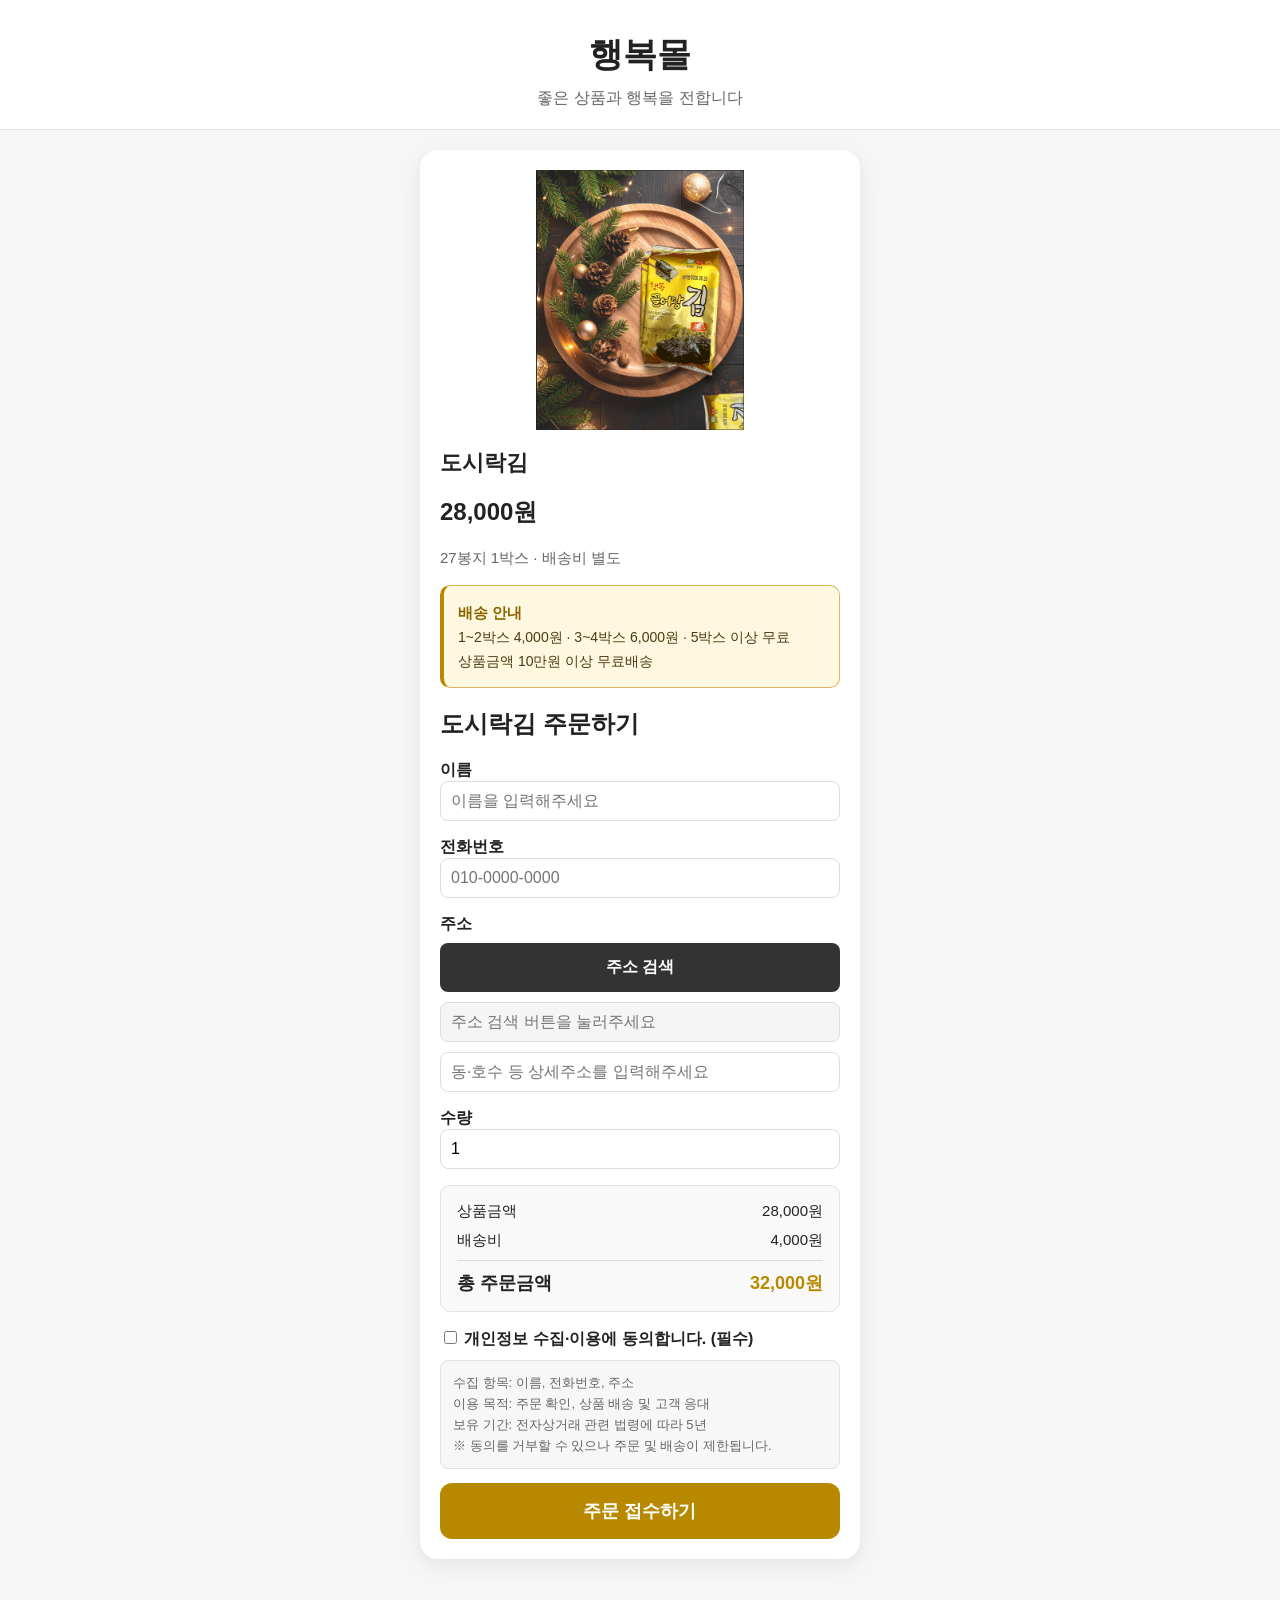
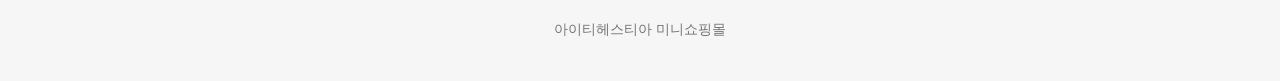
==== dosirak-order.html @ 8671d928 "도시락김 주문서 자동계산 주소검색 기능 추가" ====
<!DOCTYPE html>
<html lang="ko">
<head>
    <meta charset="UTF-8">
    <meta name="viewport" content="width=device-width, initial-scale=1.0">
    <title>도시락김 | 행복몰</title>
    <link rel="stylesheet" href="style.css">
    <style>
        .order-summary {
            margin: 16px 0;
            padding: 16px;
            background-color: #f9f9f9;
            border: 1px solid #e2e2e2;
            border-radius: 10px;
        }

        .order-summary p {
            display: flex;
            justify-content: space-between;
            margin: 0 0 10px;
            font-size: 15px;
        }

        .order-summary p:last-child {
            margin-bottom: 0;
            padding-top: 10px;
            border-top: 1px solid #ddd;
            font-size: 18px;
            font-weight: bold;
        }

        .order-summary .total-amount {
            color: #b88900;
        }

        .product-card input:not([type="checkbox"]) {
            width: 100%;
            padding: 10px;
            font-size: 16px;
            border: 1px solid #ddd;
            border-radius: 8px;
        }

        .product-card label {
            font-weight: bold;
        }

        .product-card .submit-order-btn {
            background-color: #b88900;
            color: #ffffff;
        }

        .product-card .submit-order-btn:disabled {
            opacity: 0.6;
            cursor: not-allowed;
        }

        .address-group {
            margin: 0 0 16px;
        }

        .address-group label {
            display: block;
            margin-bottom: 8px;
        }

        .address-search-btn {
            width: 100%;
            margin-bottom: 10px;
            padding: 14px 16px;
            font-size: 16px;
            font-weight: bold;
            border: none;
            border-radius: 8px;
            background-color: #333333;
            color: #ffffff;
            cursor: pointer;
            min-height: 48px;
        }

        .address-search-btn:active {
            background-color: #222222;
        }

        .address-base-input {
            background-color: #f5f5f5;
            color: #333333;
            margin-bottom: 10px;
            cursor: default;
        }

        .address-base-input:focus {
            outline: none;
            border-color: #ddd;
        }

        .address-detail-input {
            margin-bottom: 0;
        }

        .postcode-layer {
            display: none;
            position: fixed;
            inset: 0;
            z-index: 1000;
            padding: 16px;
            box-sizing: border-box;
        }

        .postcode-layer.is-open {
            display: flex;
            align-items: center;
            justify-content: center;
        }

        body.postcode-layer-open {
            overflow: hidden;
        }

        .postcode-layer-backdrop {
            position: absolute;
            inset: 0;
            background-color: rgba(0, 0, 0, 0.55);
        }

        .postcode-layer-panel {
            position: relative;
            z-index: 1;
            display: flex;
            flex-direction: column;
            width: 100%;
            max-width: 500px;
            max-height: calc(100vh - 32px);
            background-color: #ffffff;
            border-radius: 16px;
            box-shadow: 0 12px 40px rgba(0, 0, 0, 0.25);
            overflow: hidden;
        }

        .postcode-layer-header {
            display: flex;
            flex-direction: column;
            align-items: stretch;
            gap: 10px;
            padding: 16px;
            border-bottom: 1px solid #e5e5e5;
            background-color: #ffffff;
            flex-shrink: 0;
            box-sizing: border-box;
        }

        .postcode-layer-header h3 {
            margin: 0;
            width: 100%;
            font-size: 18px;
            line-height: 1.4;
            white-space: nowrap;
            text-align: center;
        }

        .postcode-close-btn {
            width: 100%;
            box-sizing: border-box;
            border: none;
            border-radius: 8px;
            padding: 12px 16px;
            font-size: 15px;
            font-weight: bold;
            background-color: #333333;
            color: #ffffff;
            cursor: pointer;
            min-height: 44px;
        }

        .postcode-close-btn:active {
            background-color: #222222;
        }

        .postcode-embed {
            width: 100%;
            flex: 1 1 auto;
            min-height: 420px;
            height: min(72vh, 560px);
            overflow: auto;
            -webkit-overflow-scrolling: touch;
        }

        @media (max-width: 600px) {
            .postcode-layer {
                padding: 0;
            }

            .postcode-layer-panel {
                max-width: 100%;
                max-height: 100vh;
                height: 100vh;
                border-radius: 0;
            }

            .postcode-embed {
                min-height: 0;
                height: auto;
                flex: 1 1 auto;
            }

            .postcode-layer-header {
                padding: 14px 16px;
            }
        }
    </style>
</head>

<body>

    <header>
        <h1>행복몰</h1>
        <p>좋은 상품과 행복을 전합니다</p>
    </header>

    <main>
        <section class="products">

            <div class="product-card">

                <img src="images/도시락김.jpg"
                     alt="도시락김"
                     class="product-image">

                <h3>도시락김</h3>

                <p class="price">28,000원</p>

                <p class="description">
                    27봉지 1박스 · 배송비 별도
                </p>

                <div class="shipping-info">
                    <strong>배송 안내</strong><br>
                    1~2박스 4,000원 · 3~4박스 6,000원 · 5박스 이상 무료<br>
                    상품금액 10만원 이상 무료배송
                </div>

                <h2>도시락김 주문하기</h2>

                <p>
                    <label>이름</label><br>
                    <input type="text" name="customer_name" placeholder="이름을 입력해주세요">
                </p>

                <p>
                    <label>전화번호</label><br>
                    <input type="tel" name="customer_phone" placeholder="010-0000-0000">
                </p>

                <div class="address-group">
                    <label for="address-base">주소</label>
                    <button type="button" id="search-address-btn" class="address-search-btn">주소 검색</button>
                    <input type="text"
                           id="address-base"
                           name="customer_address_base"
                           class="address-base-input"
                           placeholder="주소 검색 버튼을 눌러주세요"
                           readonly>
                    <input type="text"
                           id="address-detail"
                           name="customer_address_detail"
                           class="address-detail-input"
                           placeholder="동·호수 등 상세주소를 입력해주세요">
                </div>

                <p>
                    <label>수량</label><br>
                    <input type="number" name="quantity" id="quantity" value="1" min="1">
                </p>

                <div class="order-summary">
                    <p>
                        <span>상품금액</span>
                        <span id="product-amount">28,000원</span>
                    </p>
                    <p>
                        <span>배송비</span>
                        <span id="shipping-fee">4,000원</span>
                    </p>
                    <p>
                        <span>총 주문금액</span>
                        <span id="total-amount" class="total-amount">23,000원</span>
                    </p>
                </div>

                <label>
                    <input type="checkbox" id="privacyAgree">
                    개인정보 수집·이용에 동의합니다. (필수)
                </label>
                <div class="privacy-info">
                    수집 항목: 이름, 전화번호, 주소<br>
                    이용 목적: 주문 확인, 상품 배송 및 고객 응대<br>
                    보유 기간: 전자상거래 관련 법령에 따라 5년<br>
                    ※ 동의를 거부할 수 있으나 주문 및 배송이 제한됩니다.
                </div>
                <button type="button" id="submit-order-btn" class="submit-order-btn" onclick="submitOrder()">주문 접수하기</button>

            </div>

        </section>
    </main>

    <footer>
        <p>아이티헤스티아 미니쇼핑몰</p>
    </footer>

    <div id="postcode-layer" class="postcode-layer" aria-hidden="true">
        <div class="postcode-layer-backdrop" id="postcode-layer-backdrop"></div>
        <div class="postcode-layer-panel" role="dialog" aria-modal="true" aria-labelledby="postcode-layer-title">
            <div class="postcode-layer-header">
                <h3 id="postcode-layer-title">주소 검색</h3>
                <button type="button" id="close-postcode-btn" class="postcode-close-btn">닫기</button>
            </div>
            <div id="postcode-embed" class="postcode-embed"></div>
        </div>
    </div>

    <script src="https://t1.kakaocdn.net/mapjsapi/bundle/postcode/prod/postcode.v2.js"></script>
    <script>
        const product = '도시락김';
        const UNIT_PRICE = 28000;
        const FREE_SHIPPING_THRESHOLD = 100000;

        function formatWon(amount) {
            return amount.toLocaleString('ko-KR') + '원';
        }

        function calculateShipping(quantity, productAmount) {
            if (productAmount >= FREE_SHIPPING_THRESHOLD) {
                return 0;
            }
            if (quantity >= 5) {
                return 0;
            }
            if (quantity >= 3) {
                return 6000;
            }
            return 4000;
        }

        function calculateOrder(quantity) {
            const qty = Math.max(1, parseInt(quantity, 10) || 1);
            const productAmount = UNIT_PRICE * qty;
            const shippingFee = calculateShipping(qty, productAmount);
            const totalAmount = productAmount + shippingFee;

            return {
                quantity: qty,
                productAmount: productAmount,
                shippingFee: shippingFee,
                totalAmount: totalAmount
            };
        }

        function parseQuantity(value) {
            const trimmed = String(value).trim();
            if (trimmed === '') {
                return null;
            }
            const qty = parseInt(trimmed, 10);
            if (isNaN(qty)) {
                return null;
            }
            return qty;
        }

        function updateOrderSummaryDisplay(order) {
            document.getElementById('product-amount').textContent = formatWon(order.productAmount);
            document.getElementById('shipping-fee').textContent = formatWon(order.shippingFee);
            document.getElementById('total-amount').textContent = formatWon(order.totalAmount);
        }

        function handleQuantityInput() {
            const qty = parseQuantity(document.getElementById('quantity').value);
            if (qty !== null && qty >= 1) {
                updateOrderSummaryDisplay(calculateOrder(qty));
            }
        }

        function handleQuantityBlur() {
            const quantityInput = document.getElementById('quantity');
            const qty = parseQuantity(quantityInput.value);

            if (qty === null || qty < 1) {
                quantityInput.value = '1';
            }

            updateOrderSummaryDisplay(calculateOrder(quantityInput.value));
        }

        function handleQuantityFocus() {
            document.getElementById('quantity').select();
        }

        const quantityInput = document.getElementById('quantity');
        quantityInput.addEventListener('focus', handleQuantityFocus);
        quantityInput.addEventListener('click', handleQuantityFocus);
        quantityInput.addEventListener('input', handleQuantityInput);
        quantityInput.addEventListener('blur', handleQuantityBlur);
        updateOrderSummaryDisplay(calculateOrder(quantityInput.value));

        function getFullAddress() {
            const base = document.getElementById('address-base').value.trim();
            const detail = document.getElementById('address-detail').value.trim();

            if (!base) {
                return '';
            }
            if (!detail) {
                return base;
            }
            return base + ' ' + detail;
        }

        function closePostcodeLayer() {
            const layer = document.getElementById('postcode-layer');
            layer.classList.remove('is-open');
            layer.setAttribute('aria-hidden', 'true');
            document.body.classList.remove('postcode-layer-open');
            document.getElementById('postcode-embed').innerHTML = '';
        }

        function openPostcodeSearch() {
            if (typeof kakao === 'undefined' || !kakao.Postcode) {
                alert('주소검색 서비스를 불러오지 못했습니다. 잠시 후 다시 시도해 주세요.');
                return;
            }

            const layer = document.getElementById('postcode-layer');
            const embedElement = document.getElementById('postcode-embed');
            embedElement.innerHTML = '';

            layer.classList.add('is-open');
            layer.setAttribute('aria-hidden', 'false');
            document.body.classList.add('postcode-layer-open');

            new kakao.Postcode({
                oncomplete: function(data) {
                    const addr = data.userSelectedType === 'R' ? data.roadAddress : data.jibunAddress;
                    document.getElementById('address-base').value = addr;
                    closePostcodeLayer();
                    document.getElementById('address-detail').focus();
                },
                width: '100%',
                height: '100%'
            }).embed(embedElement);
        }

        document.getElementById('search-address-btn').addEventListener('click', openPostcodeSearch);
        document.getElementById('close-postcode-btn').addEventListener('click', closePostcodeLayer);
        document.getElementById('postcode-layer-backdrop').addEventListener('click', closePostcodeLayer);

        async function submitOrder() {
            const submitButton = document.getElementById('submit-order-btn');
            const privacyAgree = document.getElementById('privacyAgree');

            if (!privacyAgree.checked) {
                alert('개인정보 수집·이용에 동의해주세요.');
                return;
            }

            const name = document.querySelector('[name="customer_name"]').value;
            const phone = document.querySelector('[name="customer_phone"]').value;
            const address = getFullAddress();
            const order = calculateOrder(document.querySelector('[name="quantity"]').value);
            const webAppUrl = 'https://script.google.com/macros/s/AKfycbxQE3hzIQV2tQbO7AhbY4cIKQ9d5VEGopx0FgOf4BYCDJGkueV53_bzwV2L3l8uk-GvJw/exec';

            if (!name || !phone || !address) {
                alert('이름, 전화번호, 주소를 모두 입력해주세요.');
                return;
            }

            submitButton.disabled = true;
            submitButton.textContent = '주문 접수 중...';
            alert(
                '상품명: ' + product +
                '\n이름: ' + name +
                '\n전화번호: ' + phone +
                '\n주소: ' + address +
                '\n수량: ' + order.quantity +
                '\n상품금액: ' + formatWon(order.productAmount) +
                '\n배송비: ' + formatWon(order.shippingFee) +
                '\n총 주문금액: ' + formatWon(order.totalAmount)
            );
            try {
                await fetch(webAppUrl, {
                    method: 'POST',
                    body: JSON.stringify({
                        product: product,
                        name: name,
                        phone: phone,
                        address: address,
                        quantity: order.quantity,
                        productAmount: order.productAmount,
                        shippingFee: order.shippingFee,
                        totalAmount: order.totalAmount
                    })
                });
                alert('주문이 정상적으로 접수되었습니다.');
                document.querySelector('[name="customer_name"]').value = '';
                document.querySelector('[name="customer_phone"]').value = '';
                document.getElementById('address-base').value = '';
                document.getElementById('address-detail').value = '';
                document.querySelector('[name="quantity"]').value = '1';
                document.getElementById('privacyAgree').checked = false;
                updateOrderSummaryDisplay(calculateOrder('1'));
            } catch (error) {
                alert('주문 전송에 실패했습니다. 잠시 후 다시 시도해주세요.');
            } finally {
                submitButton.disabled = false;
                submitButton.textContent = '주문 접수하기';
            }
        }
    </script>

<script>
    const phoneInput = document.querySelector('input[name="customer_phone"]');
  
    if (phoneInput) {
      phoneInput.setAttribute('inputmode', 'numeric');
      phoneInput.setAttribute('autocomplete', 'tel');
      phoneInput.setAttribute('maxlength', '13');
  
      phoneInput.addEventListener('input', function () {
        const numbers = this.value.replace(/[^0-9]/g, '').slice(0, 11);
  
        if (numbers.length <= 3) {
          this.value = numbers;
        } else if (numbers.length <= 7) {
          this.value = numbers.slice(0, 3) + '-' + numbers.slice(3);
        } else if (numbers.length <= 10) {
          this.value =
            numbers.slice(0, 3) + '-' +
            numbers.slice(3, 6) + '-' +
            numbers.slice(6);
        } else {
          this.value =
            numbers.slice(0, 3) + '-' +
            numbers.slice(3, 7) + '-' +
            numbers.slice(7);
        }
      });
  
      const orderButton = Array.from(document.querySelectorAll('button')).find(
        button => button.textContent.includes('주문 접수하기')
      );
  
      if (orderButton) {
        orderButton.addEventListener('click', function (event) {
          const phoneNumbers = phoneInput.value.replace(/[^0-9]/g, '');
  
          if (phoneNumbers.length !== 10 && phoneNumbers.length !== 11) {
            event.preventDefault();
            event.stopImmediatePropagation();
            alert('전화번호를 정확히 입력해 주세요.');
            phoneInput.focus();
          }
        }, true);
      }
    }
  </script>
</body>
</html>
---- style.css ----
* {
    box-sizing: border-box;
}

body {
    margin: 0;
    font-family: Arial, sans-serif;
    background-color: #f6f6f6;
    color: #222222;
}

header {
    background-color: #ffffff;
    padding: 32px 20px 20px;
    text-align: center;
    border-bottom: 1px solid #e5e5e5;
}

header h1 {
    margin: 0 0 10px;
    font-size: 34px;
}

header p {
    margin: 0;
    color: #666666;
    font-size: 16px;
}

main {
    width: 100%;
    max-width: 480px;
    margin: 0 auto;
    padding: 20px;
}

.shop-intro {
    text-align: center;
    margin-bottom: 24px;
}

.shop-intro h2 {
    font-size: 24px;
    margin-bottom: 10px;
}

.shop-intro p {
    color: #666666;
    font-size: 16px;
}

.shop-intro .brand-slogan {
  color: #b88900;
  font-size: 18px;
  font-weight: 700;
  line-height: 1.7;
}
.product-card {
    background-color: #ffffff;
    border-radius: 18px;
    padding: 20px;
    box-shadow: 0 6px 20px rgba(0, 0, 0, 0.08);
}

.product-image {
    height: 260px;
    width: 100%;
    object-fit: contain;
    background-color: #ffffff;
    border-radius: 14px;
    display: flex;
    align-items: center;
    justify-content: center;
    color: #999999;
    margin-bottom: 18px;
}

.product-card h3 {
    font-size: 22px;
    margin: 0 0 10px;
}

.description {
    color: #666666;
    font-size: 15px;
    line-height: 1.6;
}

.price {
    font-size: 24px;
    font-weight: bold;
    margin: 18px 0;
}

button {
    width: 100%;
    border: none;
    border-radius: 12px;
    padding: 16px;
    font-size: 18px;
    font-weight: bold;
    cursor: pointer;
}

footer {
    text-align: center;
    padding: 28px 20px;
    color: #777777;
    font-size: 14px;
}

.privacy-info {
    margin: 10px 0 14px;
    padding: 12px;
    background-color: #f7f7f7;
    border: 1px solid #e2e2e2;
    border-radius: 8px;
    color: #666666;
    font-size: 13px;
    line-height: 1.6;
  }

  .shipping-info {
    margin: 14px 0 18px;
    padding: 14px;
    background-color: #fff8e1;
    border: 1px solid #d9b75f;
    border-left: 4px solid #b88900;
    border-radius: 10px;
    color: #4a3a12;
    font-size: 14px;
    line-height: 1.7;
  }
  
  .shipping-info strong {
    color: #8a6500;
    font-size: 15px;
  }
  @media (max-width: 600px) {
    header {
      padding: 24px 16px 16px;
    }
  
    header h1 {
      font-size: 28px;
    }
  
    main {
      padding: 12px;
    }
  
    .product-card {
      padding: 16px;
      border-radius: 14px;
    }
  
    .product-image {
      height: 220px;
    }
  
    .product-card input:not([type="checkbox"]) {
      width: 100%;
      padding: 10px;
      font-size: 16px;
    }
  
    .privacy-info {
      padding: 10px;
      font-size: 12px;
    }
  }
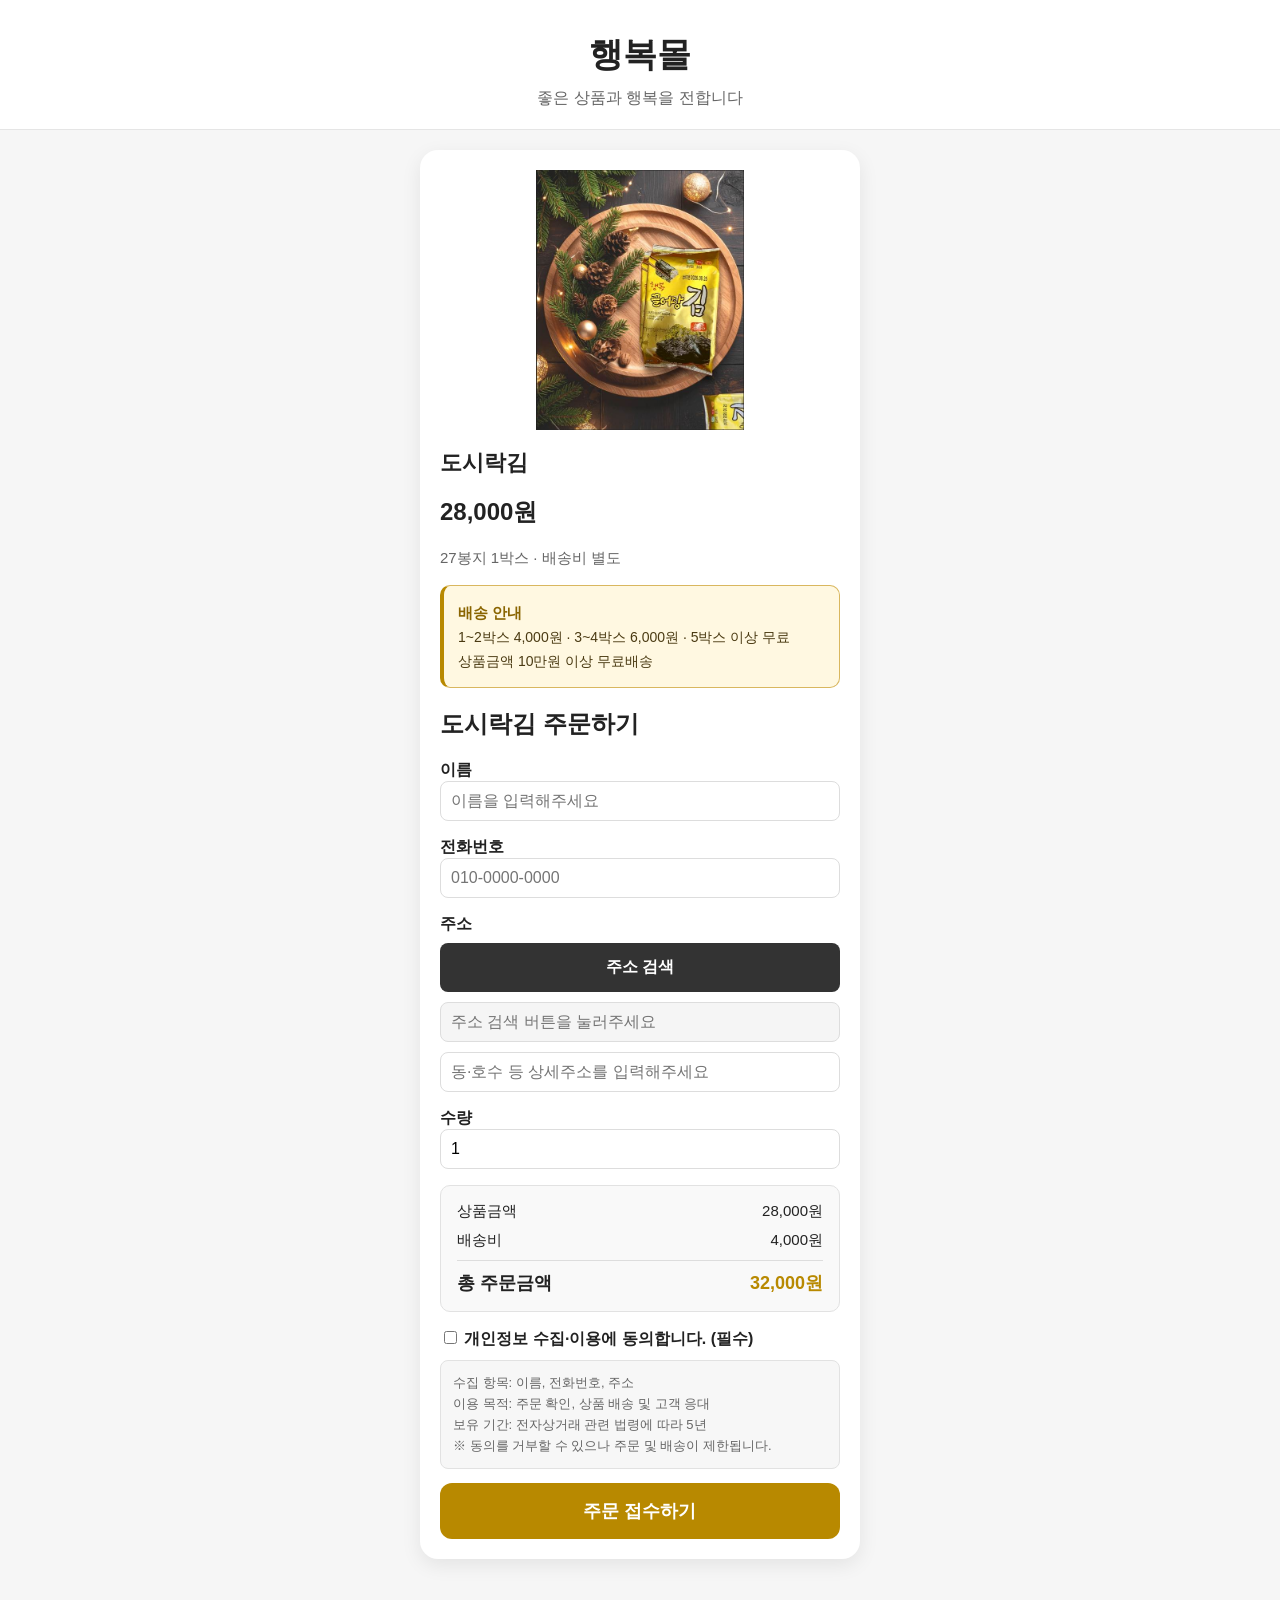
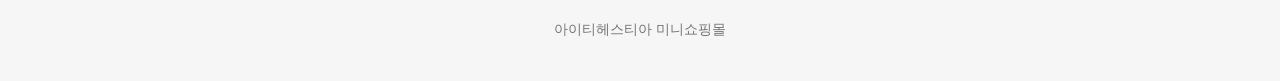
==== commit 64fbba26: "전장김과 도시락김 이미지 용량 최적화" ====
--- a/dosirak-order.html
+++ b/dosirak-order.html
@@ -222,7 +222,7 @@
 
             <div class="product-card">
 
-                <img src="images/도시락김.jpg"
+                <img src="images/도시락김-small.jpg"
                      alt="도시락김"
                      class="product-image">
 
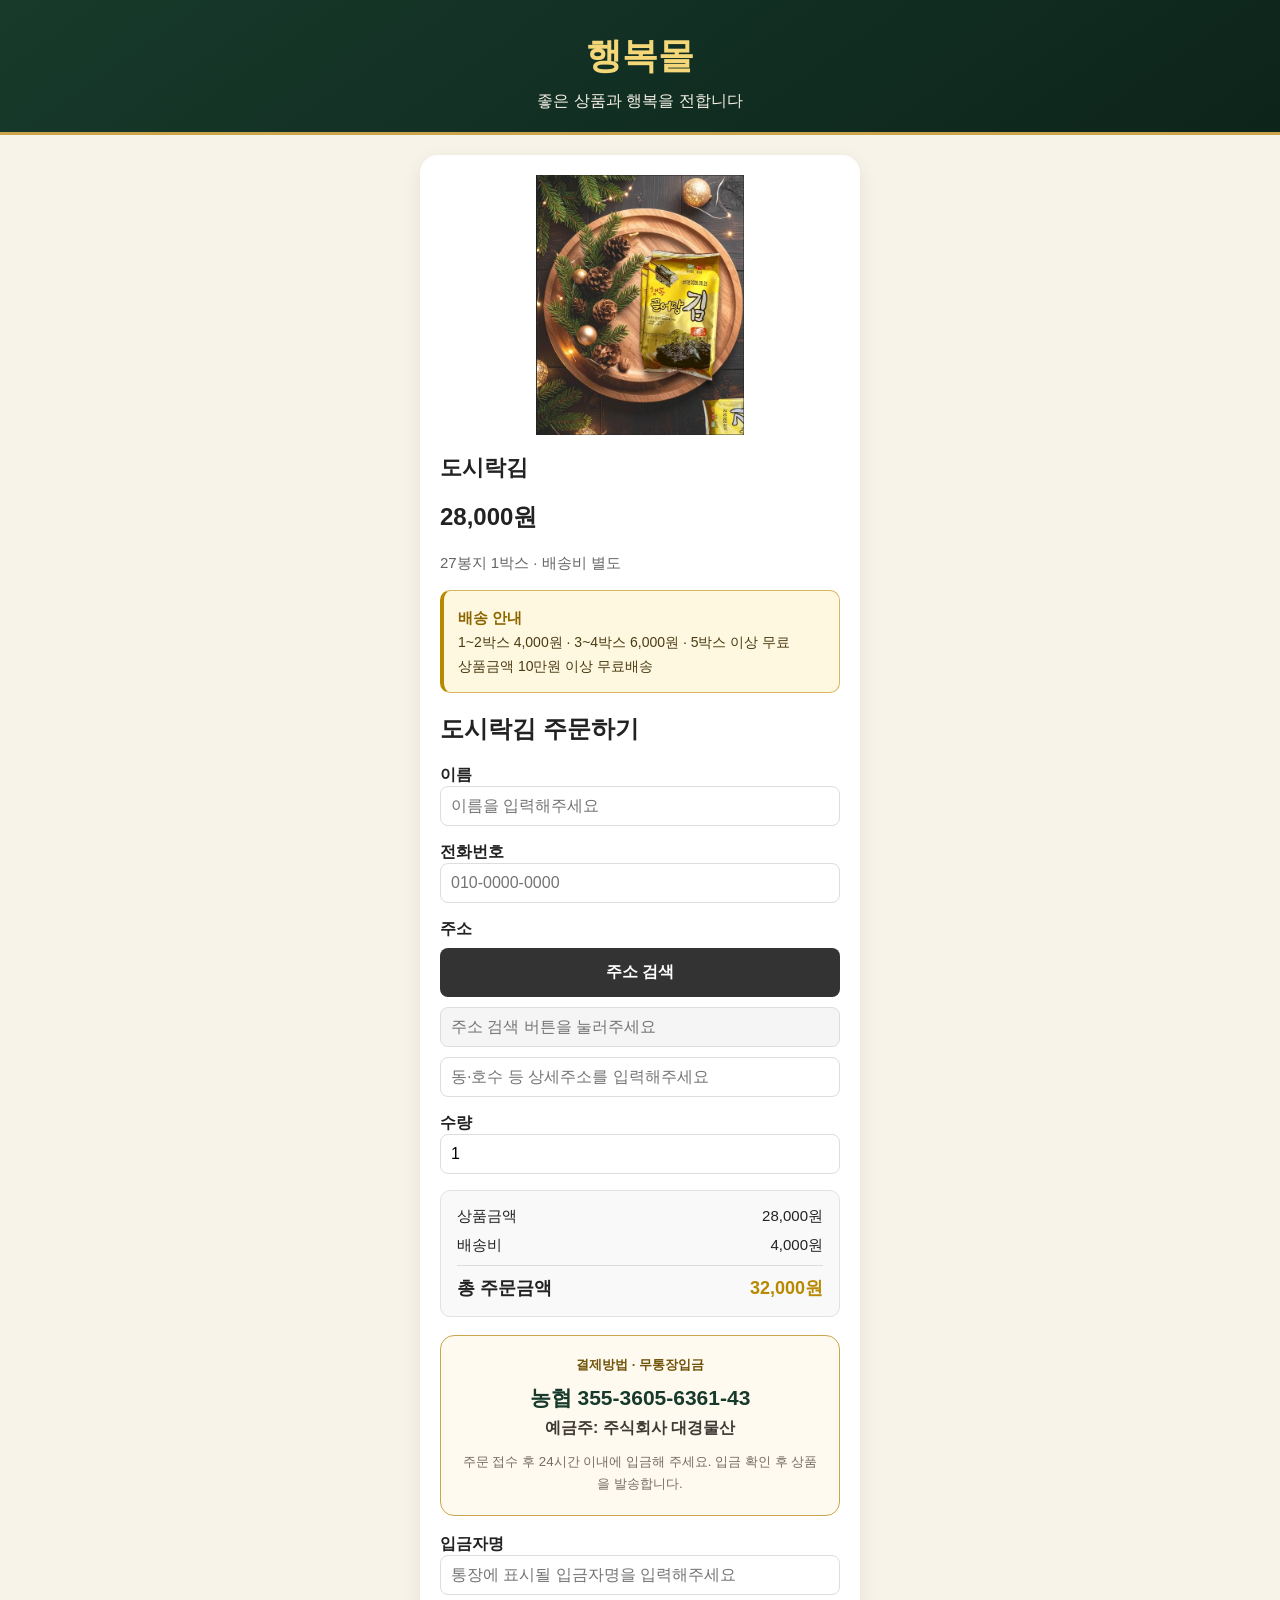
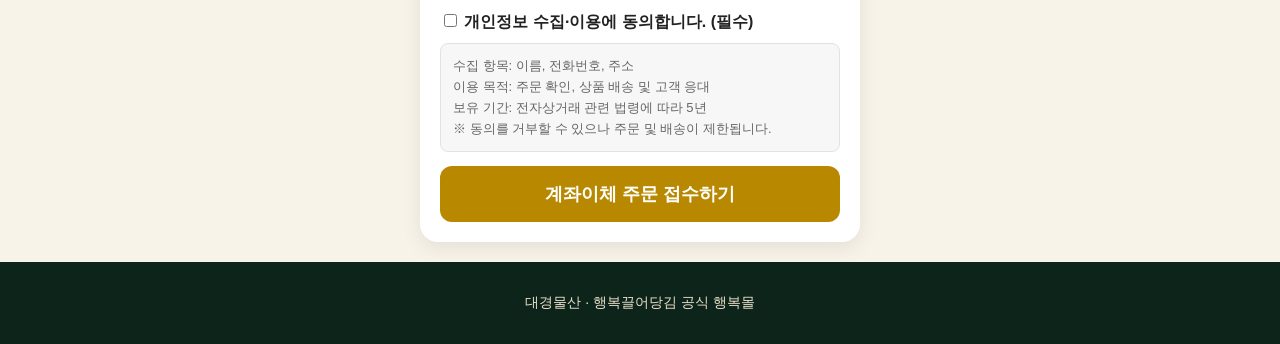
==== commit b0cd845a: "행복몰 계좌이체 주문 기능 추가" ====
--- a/dosirak-order.html
+++ b/dosirak-order.html
@@ -284,9 +284,21 @@
                     </p>
                     <p>
                         <span>총 주문금액</span>
-                        <span id="total-amount" class="total-amount">23,000원</span>
+                        <span id="total-amount" class="total-amount">32,000원</span>
                     </p>
                 </div>
+
+                <div class="bank-transfer-box">
+                    <p class="payment-label">결제방법 · 무통장입금</p>
+                    <strong>농협 355-3605-6361-43</strong>
+                    <span>예금주: 주식회사 대경물산</span>
+                    <small>주문 접수 후 24시간 이내에 입금해 주세요. 입금 확인 후 상품을 발송합니다.</small>
+                </div>
+
+                <p>
+                    <label>입금자명</label><br>
+                    <input type="text" name="depositor_name" placeholder="통장에 표시될 입금자명을 입력해주세요">
+                </p>
 
                 <label>
                     <input type="checkbox" id="privacyAgree">
@@ -298,7 +310,7 @@
                     보유 기간: 전자상거래 관련 법령에 따라 5년<br>
                     ※ 동의를 거부할 수 있으나 주문 및 배송이 제한됩니다.
                 </div>
-                <button type="button" id="submit-order-btn" class="submit-order-btn" onclick="submitOrder()">주문 접수하기</button>
+                <button type="button" id="submit-order-btn" class="submit-order-btn" onclick="submitOrder()">계좌이체 주문 접수하기</button>
 
             </div>
 
@@ -306,7 +318,7 @@
     </main>
 
     <footer>
-        <p>아이티헤스티아 미니쇼핑몰</p>
+        <p>대경물산 · 행복끌어당김 공식 행복몰</p>
     </footer>
 
     <div id="postcode-layer" class="postcode-layer" aria-hidden="true">
@@ -467,11 +479,12 @@
             const name = document.querySelector('[name="customer_name"]').value;
             const phone = document.querySelector('[name="customer_phone"]').value;
             const address = getFullAddress();
+            const depositorName = document.querySelector('[name="depositor_name"]').value.trim();
             const order = calculateOrder(document.querySelector('[name="quantity"]').value);
             const webAppUrl = 'https://script.google.com/macros/s/AKfycbxQE3hzIQV2tQbO7AhbY4cIKQ9d5VEGopx0FgOf4BYCDJGkueV53_bzwV2L3l8uk-GvJw/exec';
 
-            if (!name || !phone || !address) {
-                alert('이름, 전화번호, 주소를 모두 입력해주세요.');
+            if (!name || !phone || !address || !depositorName) {
+                alert('이름, 전화번호, 주소, 입금자명을 모두 입력해주세요.');
                 return;
             }
 
@@ -482,6 +495,7 @@
                 '\n이름: ' + name +
                 '\n전화번호: ' + phone +
                 '\n주소: ' + address +
+                '\n입금자명: ' + depositorName +
                 '\n수량: ' + order.quantity +
                 '\n상품금액: ' + formatWon(order.productAmount) +
                 '\n배송비: ' + formatWon(order.shippingFee) +
@@ -495,17 +509,26 @@
                         name: name,
                         phone: phone,
                         address: address,
+                        depositorName: depositorName,
+                        paymentMethod: '무통장입금',
                         quantity: order.quantity,
                         productAmount: order.productAmount,
                         shippingFee: order.shippingFee,
                         totalAmount: order.totalAmount
                     })
                 });
-                alert('주문이 정상적으로 접수되었습니다.');
+                alert(
+                    '주문이 정상적으로 접수되었습니다.\n\n' +
+                    '입금계좌: 농협 355-3605-6361-43\n' +
+                    '예금주: 주식회사 대경물산\n' +
+                    '입금금액: ' + formatWon(order.totalAmount) + '\n\n' +
+                    '24시간 이내 입금해 주세요. 입금 확인 후 발송됩니다.'
+                );
                 document.querySelector('[name="customer_name"]').value = '';
                 document.querySelector('[name="customer_phone"]').value = '';
                 document.getElementById('address-base').value = '';
                 document.getElementById('address-detail').value = '';
+                document.querySelector('[name="depositor_name"]').value = '';
                 document.querySelector('[name="quantity"]').value = '1';
                 document.getElementById('privacyAgree').checked = false;
                 updateOrderSummaryDisplay(calculateOrder('1'));
@@ -513,7 +536,7 @@
                 alert('주문 전송에 실패했습니다. 잠시 후 다시 시도해주세요.');
             } finally {
                 submitButton.disabled = false;
-                submitButton.textContent = '주문 접수하기';
+                submitButton.textContent = '계좌이체 주문 접수하기';
             }
         }
     </script>
--- a/style.css
+++ b/style.css
@@ -5,26 +5,35 @@
 body {
     margin: 0;
     font-family: Arial, sans-serif;
-    background-color: #f6f6f6;
+    background-color: #f7f3e9;
     color: #222222;
 }
 
 header {
-    background-color: #ffffff;
+    background: linear-gradient(145deg, #173a2b, #0d241b);
     padding: 32px 20px 20px;
     text-align: center;
-    border-bottom: 1px solid #e5e5e5;
+    border-bottom: 3px solid #caa54b;
+    color: #ffffff;
 }
 
 header h1 {
     margin: 0 0 10px;
-    font-size: 34px;
+    font-size: 36px;
+    color: #f3d778;
 }
 
 header p {
     margin: 0;
-    color: #666666;
+    color: #f5f1e6;
     font-size: 16px;
+}
+
+header .company-name {
+    margin-bottom: 8px;
+    color: #d9c789;
+    font-size: 13px;
+    letter-spacing: 0.12em;
 }
 
 main {
@@ -39,9 +48,44 @@
     margin-bottom: 24px;
 }
 
+.official-badge {
+    display: inline-block;
+    margin: 0 0 10px;
+    padding: 7px 13px;
+    border: 1px solid #caa54b;
+    border-radius: 999px;
+    background: #fffdf7;
+    color: #72530a !important;
+    font-size: 13px !important;
+    font-weight: 700;
+}
+
 .shop-intro h2 {
     font-size: 24px;
-    margin-bottom: 10px;
+    margin: 0 0 10px;
+    line-height: 1.4;
+}
+
+.brand-points {
+    display: flex;
+    flex-wrap: wrap;
+    justify-content: center;
+    gap: 8px;
+    margin-top: 16px;
+}
+
+.brand-points span {
+    padding: 7px 11px;
+    border-radius: 8px;
+    background: #173a2b;
+    color: #ffffff;
+    font-size: 13px;
+    font-weight: 700;
+}
+
+.products {
+    display: grid;
+    gap: 20px;
 }
 
 .shop-intro p {
@@ -100,13 +144,26 @@
     font-size: 18px;
     font-weight: bold;
     cursor: pointer;
+    background: #173a2b;
+    color: #ffffff;
+    transition: background-color 0.2s ease, transform 0.2s ease;
+}
+
+button:hover {
+    background: #245640;
+    transform: translateY(-1px);
 }
 
 footer {
     text-align: center;
     padding: 28px 20px;
-    color: #777777;
+    background: #0d241b;
+    color: #e7dfc8;
     font-size: 14px;
+}
+
+footer p {
+    margin: 4px 0;
 }
 
 .privacy-info {
@@ -168,4 +225,369 @@
       padding: 10px;
       font-size: 12px;
     }
-  }+  }
+
+
+/* 상품 상세페이지 */
+.detail-main {
+    max-width: 920px;
+    padding-top: 18px;
+    padding-bottom: 48px;
+}
+
+.breadcrumb {
+    display: flex;
+    justify-content: space-between;
+    align-items: center;
+    gap: 16px;
+    margin-bottom: 18px;
+    color: #786f5d;
+    font-size: 14px;
+}
+
+.breadcrumb a {
+    color: #173a2b;
+    font-weight: 700;
+    text-decoration: none;
+}
+
+.detail-product {
+    display: grid;
+    grid-template-columns: minmax(0, 1.05fr) minmax(300px, 0.95fr);
+    overflow: hidden;
+    border: 1px solid #e6dcc5;
+    border-radius: 22px;
+    background: #ffffff;
+    box-shadow: 0 12px 35px rgba(13, 36, 27, 0.1);
+}
+
+.detail-photo-wrap {
+    position: relative;
+    min-height: 520px;
+    background: #111f1a;
+}
+
+.detail-product-image {
+    display: block;
+    width: 100%;
+    height: 100%;
+    min-height: 520px;
+    object-fit: cover;
+}
+
+.detail-badge {
+    position: absolute;
+    z-index: 1;
+    top: 18px;
+    left: 18px;
+    padding: 8px 12px;
+    border: 1px solid rgba(255, 255, 255, 0.55);
+    border-radius: 999px;
+    background: rgba(13, 36, 27, 0.88);
+    color: #f3d778;
+    font-size: 12px;
+    font-weight: 700;
+}
+
+.detail-summary {
+    display: flex;
+    flex-direction: column;
+    justify-content: center;
+    padding: 38px 34px;
+}
+
+.detail-eyebrow,
+.section-kicker {
+    margin: 0 0 10px;
+    color: #9a7318;
+    font-size: 12px;
+    font-weight: 800;
+    letter-spacing: 0.12em;
+}
+
+.detail-summary h2 {
+    margin: 0 0 12px;
+    color: #173a2b;
+    font-size: 34px;
+}
+
+.detail-lead {
+    margin: 0 0 24px;
+    color: #4f4a40;
+    font-size: 18px;
+    font-weight: 700;
+    line-height: 1.65;
+}
+
+.detail-specs {
+    margin: 0 0 24px;
+    border-top: 1px solid #e8e1d3;
+}
+
+.detail-specs div {
+    display: flex;
+    justify-content: space-between;
+    gap: 18px;
+    padding: 15px 0;
+    border-bottom: 1px solid #e8e1d3;
+}
+
+.detail-specs dt {
+    color: #766f63;
+}
+
+.detail-specs dd {
+    margin: 0;
+    color: #222222;
+    font-weight: 700;
+    text-align: right;
+}
+
+.detail-specs .detail-price {
+    color: #8a6500;
+    font-size: 21px;
+}
+
+.primary-order-link {
+    display: block;
+    padding: 16px 18px;
+    border-radius: 12px;
+    background: #173a2b;
+    color: #ffffff;
+    font-size: 17px;
+    font-weight: 800;
+    text-align: center;
+    text-decoration: none;
+    transition: background-color 0.2s ease, transform 0.2s ease;
+}
+
+.primary-order-link:hover {
+    background: #245640;
+    transform: translateY(-1px);
+}
+
+.order-note {
+    margin: 10px 0 0;
+    color: #80786a;
+    font-size: 12px;
+    text-align: center;
+}
+
+.detail-story,
+.detail-guide,
+.detail-final-cta {
+    margin-top: 24px;
+    padding: 32px;
+    border: 1px solid #e6dcc5;
+    border-radius: 20px;
+    background: #fffdf7;
+}
+
+.detail-story {
+    text-align: center;
+}
+
+.detail-story h2,
+.detail-guide h2 {
+    margin: 0 0 14px;
+    color: #173a2b;
+    font-size: 27px;
+}
+
+.detail-story > p:not(.section-kicker) {
+    max-width: 620px;
+    margin: 0 auto;
+    color: #5f594f;
+    line-height: 1.8;
+}
+
+.detail-points {
+    display: grid;
+    grid-template-columns: repeat(3, 1fr);
+    gap: 12px;
+    margin-top: 26px;
+}
+
+.detail-points div {
+    padding: 20px 12px;
+    border-radius: 14px;
+    background: #173a2b;
+    color: #ffffff;
+}
+
+.detail-points strong,
+.detail-points span {
+    display: block;
+}
+
+.detail-points strong {
+    margin-bottom: 8px;
+    color: #f3d778;
+    font-size: 16px;
+}
+
+.detail-points span {
+    color: #f4f0e6;
+    font-size: 13px;
+    line-height: 1.6;
+}
+
+.detail-guide h2 {
+    text-align: center;
+}
+
+.guide-list {
+    display: grid;
+    grid-template-columns: repeat(2, 1fr);
+    gap: 14px;
+    margin-top: 22px;
+}
+
+.guide-list div {
+    padding: 20px;
+    border-radius: 14px;
+    background: #f7f3e9;
+}
+
+.guide-list h3 {
+    margin: 0 0 8px;
+    color: #72530a;
+    font-size: 17px;
+}
+
+.guide-list p {
+    margin: 0;
+    color: #5f594f;
+    font-size: 14px;
+    line-height: 1.75;
+}
+
+.detail-final-cta {
+    border-color: #caa54b;
+    background: linear-gradient(145deg, #173a2b, #0d241b);
+    color: #ffffff;
+    text-align: center;
+}
+
+.detail-final-cta p {
+    margin: 0 0 8px;
+    color: #d9c789;
+}
+
+.detail-final-cta strong {
+    display: block;
+    margin-bottom: 20px;
+    color: #ffffff;
+    font-size: 22px;
+}
+
+.detail-final-cta .primary-order-link {
+    max-width: 360px;
+    margin: 0 auto;
+    background: #caa54b;
+    color: #16271f;
+}
+
+@media (max-width: 600px) {
+    .detail-main {
+        padding: 12px 12px 36px;
+    }
+
+    .detail-product {
+        grid-template-columns: 1fr;
+        border-radius: 16px;
+    }
+
+    .detail-photo-wrap,
+    .detail-product-image {
+        min-height: 0;
+    }
+
+    .detail-product-image {
+        height: auto;
+        aspect-ratio: 4 / 5;
+    }
+
+    .detail-summary {
+        padding: 26px 20px;
+    }
+
+    .detail-summary h2 {
+        font-size: 28px;
+    }
+
+    .detail-story,
+    .detail-guide,
+    .detail-final-cta {
+        padding: 24px 18px;
+        border-radius: 16px;
+    }
+
+    .detail-story h2,
+    .detail-guide h2 {
+        font-size: 23px;
+    }
+
+    .detail-points,
+    .guide-list {
+        grid-template-columns: 1fr;
+    }
+
+    .detail-points div {
+        padding: 17px 12px;
+    }
+}
+
+
+footer a {
+    color: #f3d778;
+}
+
+.business-info {
+    max-width: 760px;
+    margin: 14px auto 0;
+    padding-top: 14px;
+    border-top: 1px solid rgba(231, 223, 200, 0.28);
+    color: #d9d2c2;
+    font-size: 12px;
+    line-height: 1.65;
+}
+
+.bank-transfer-box {
+    margin: 18px 0;
+    padding: 20px;
+    border: 1px solid #caa54b;
+    border-radius: 14px;
+    background: #fffaf0;
+    text-align: center;
+}
+
+.bank-transfer-box .payment-label {
+    margin: 0 0 10px;
+    color: #72530a;
+    font-size: 13px;
+    font-weight: 800;
+}
+
+.bank-transfer-box strong,
+.bank-transfer-box span,
+.bank-transfer-box small {
+    display: block;
+}
+
+.bank-transfer-box strong {
+    color: #173a2b;
+    font-size: 21px;
+}
+
+.bank-transfer-box span {
+    margin-top: 6px;
+    color: #3f3b34;
+    font-weight: 700;
+}
+
+.bank-transfer-box small {
+    margin-top: 12px;
+    color: #746c60;
+    line-height: 1.65;
+}
